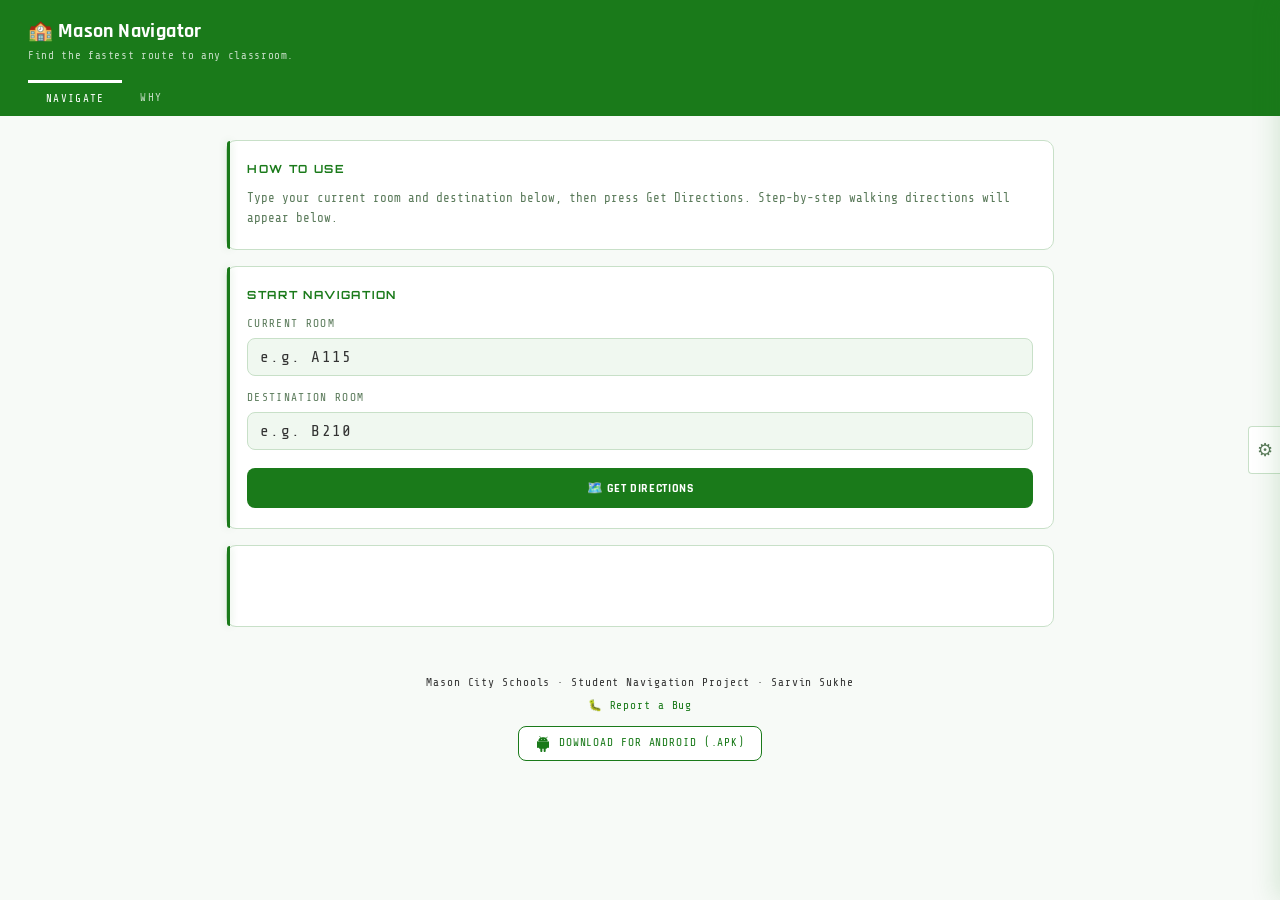
==== index.html @ 49e0fb05 "Fixed width of input box" ====
<!doctype html>
<html lang="en" data-theme="mason">
  <head>
    <meta charset="UTF-8" />
    <meta name="viewport" content="width=device-width, initial-scale=1.0" />
    <title>Mason Navigator</title>
    <link rel="stylesheet" href="style.css" />
    <link rel="manifest" href="manifest.json" />
    <link rel="icon" type="image/png" href="icons/favicon.ico" />
  </head>
  <body>
    <button class="settings-trigger" id="settingsTrigger" aria-label="Settings">
      ⚙
    </button>
    <div class="settings-overlay" id="settingsOverlay"></div>
    <aside class="settings-sidebar" id="settingsSidebar">
      <div class="settings-sidebar-header">
        <h3>// Themes</h3>
        <button class="settings-close" id="settingsClose">✕</button>
      </div>
      <div class="settings-body">
        <div class="settings-group">
          <label class="group-label">🟢 Mason Comets</label>
          <div class="theme-grid">
            <button class="theme-btn" data-theme="mason">
              <div class="swatch swatch-mason"></div>
              Comets Light
            </button>
            <button class="theme-btn" data-theme="mason-dark">
              <div class="swatch swatch-mason-dark"></div>
              Comets Dark
            </button>
          </div>
        </div>

        <div class="settings-group">
          <label class="group-label">⚡ Console</label>
          <div class="theme-grid">
            <button class="theme-btn" data-theme="cyberpunk">
              <div class="swatch swatch-cyberpunk"></div>
              Cyberpunk
            </button>
            <button class="theme-btn" data-theme="infrared">
              <div class="swatch swatch-infrared"></div>
              Infrared
            </button>
            <button class="theme-btn" data-theme="rogue">
              <div class="swatch swatch-rogue"></div>
              Rogue
            </button>
            <button class="theme-btn" data-theme="void">
              <div class="swatch swatch-void"></div>
              Void
            </button>
          </div>
        </div>

        <div class="settings-group">
          <label class="group-label">🌈 Color</label>
          <div class="theme-grid">
            <button class="theme-btn" data-theme="ember">
              <div class="swatch swatch-ember"></div>
              Ember
            </button>
            <button class="theme-btn" data-theme="gold-rush">
              <div class="swatch swatch-gold-rush"></div>
              Gold Rush
            </button>
            <button class="theme-btn" data-theme="toxic">
              <div class="swatch swatch-toxic"></div>
              Toxic
            </button>
            <button class="theme-btn" data-theme="sakura">
              <div class="swatch swatch-sakura"></div>
              Sakura
            </button>
            <button class="theme-btn" data-theme="ocean">
              <div class="swatch swatch-ocean"></div>
              Ocean
            </button>
            <button class="theme-btn" data-theme="aurora">
              <div class="swatch swatch-aurora"></div>
              Aurora
            </button>
            <button class="theme-btn" data-theme="copper">
              <div class="swatch swatch-copper"></div>
              Copper
            </button>
            <button class="theme-btn" data-theme="midnight">
              <div class="swatch swatch-midnight"></div>
              Midnight
            </button>
          </div>
        </div>

        <div class="settings-group">
          <label class="group-label">☀ Light</label>
          <div class="theme-grid">
            <button class="theme-btn" data-theme="arctic">
              <div class="swatch swatch-arctic"></div>
              Arctic
            </button>
            <button class="theme-btn" data-theme="solar">
              <div class="swatch swatch-solar"></div>
              Solar
            </button>
          </div>
        </div>
      </div>
    </aside>

    <header class="topbar">
      <div class="topbar-top">
        <div>
          <h1>🏫 Mason Navigator</h1>
          <p>Find the fastest route to any classroom.</p>
        </div>
      </div>
      <nav class="navbar">
        <a href="index.html" class="nav-link active">Navigate</a>
        <a href="why.html" class="nav-link">Why</a>
      </nav>
    </header>

    <main class="container">
      <section class="card info-card">
        <h2>How to Use</h2>
        <p>
          Type your current room and destination below, then press Get
          Directions. Step-by-step walking directions will appear below.
        </p>
      </section>

      <section class="card input-card info-card">
        <h2>Start Navigation</h2>
        <label for="start">Current Room</label>
        <input
          id="start"
          list="rooms"
          placeholder="e.g. A115"
          autocomplete="off"
        />
        <label for="end">Destination Room</label>
        <input
          id="end"
          list="rooms"
          placeholder="e.g. B210"
          autocomplete="off"
        />
        <datalist id="rooms"></datalist>
        <button id="goBtn">🗺️ Get Directions</button>
      </section>

      <section class="card directions-card">
        <div id="directions" class="directions-box"></div>
      </section>
    </main>

    <footer class="footer">
      <p>Mason City Schools · Student Navigation Project · Sarvin Sukhe</p>
      <a
        href="https://docs.google.com/forms/d/e/1FAIpQLScU9ZAX9jwBVtQoPmGvyTtTld1GZZsP_Vv1fyH1LrGFXhdXjA/viewform?usp=publish-editor"
        target="_blank"
        rel="noopener noreferrer"
        class="mason-link"
        >🐛 Report a Bug</a
      >
      <div class="footer-download">
        <a
          href="https://drive.google.com/file/d/1elcWMgvGFxbWKgJgfZsJL1RnFXiW6EjQ/view?usp=sharing"
          class="download-btn"
          id="androidDownload"
          target="_blank"
          rel="noopener noreferrer"
        >
          <svg
            xmlns="http://www.w3.org/2000/svg"
            width="16"
            height="16"
            viewBox="0 0 24 24"
          >
            <path
              d="M6 18c0 .55.45 1 1 1h1v3.5c0 .83.67 1.5 1.5 1.5s1.5-.67 1.5-1.5V19h2v3.5c0 .83.67 1.5 1.5 1.5s1.5-.67 1.5-1.5V19h1c.55 0 1-.45 1-1V8H6v10zm11.5-14.85l1.3-1.3c.2-.2.2-.51 0-.71-.2-.2-.51-.2-.71 0l-1.48 1.48A6.95 6.95 0 0 0 12 2c-1.1 0-2.15.23-3.1.63L7.42.15c-.2-.2-.51-.2-.71 0-.2.2-.2.51 0 .71l1.3 1.29C6.45 3.28 5 5.22 5 7.5h14c0-2.28-1.45-4.22-3.5-5.35zM10 6H9V5h1v1zm5 0h-1V5h1v1zm4.5 2C20.33 8 21 8.67 21 9.5v7c0 .83-.67 1.5-1.5 1.5S18 17.33 18 16.5v-7c0-.83.67-1.5 1.5-1.5zm-17 0C3.67 8 3 8.67 3 9.5v7c0 .83.67 1.5 1.5 1.5S6 17.33 6 16.5v-7C6 8.67 5.33 8 4.5 8z"
            />
          </svg>
          Download for Android (.apk)
        </a>
      </div>
    </footer>

    <script src="theme.js"></script>
    <script type="module" src="script.js"></script>
  </body>
</html>
---- style.css ----
/* style.css — Mason Navigator — BLACK/RED CYBERPUNK */
@import url("https://fonts.googleapis.com/css2?family=Rajdhani:wght@400;600;700&family=Share+Tech+Mono&family=Orbitron:wght@700;900&display=swap");

*,
*::before,
*::after {
  box-sizing: border-box;
  margin: 0;
  padding: 0;
}

:root {
  --bg: #080808;
  --bg2: #0e0e0e;
  --card-bg: #111111;
  --accent: #e00000;
  --accent2: #ff2222;
  --accent-glow: rgba(224, 0, 0, 0.35);
  --text: #e8e8e8;
  --text-dim: #888;
  --border: #2a2a2a;
  --green: #00ff88;
  --mono: "Share Tech Mono", monospace;
  --display: "Orbitron", sans-serif;
  --body: "Rajdhani", sans-serif;
  /* Topbar/nav overrides — set per-theme */
  --topbar-bg: #0a0a0a;
  --topbar-title: #ffffff;
  --topbar-sub: var(--text-dim);
  --nav-color: var(--text-dim);
  --nav-hover: #ffffff;
  --nav-active: var(--accent);
  --nav-active-border: var(--accent);
  /* Shape overrides — set per-theme */
  --radius-card: 2px;
  --radius-btn: 1px;
  --radius-input: 1px;
  --card-clip: polygon(0 0, calc(100% - 12px) 0, 100% 12px, 100% 100%, 0 100%);
  --btn-clip: polygon(0 0, calc(100% - 8px) 0, 100% 8px, 100% 100%, 0 100%);
}

/* ── Scan line overlay ──────────────────────────────────────── */
body::before {
  content: "";
  position: fixed;
  inset: 0;
  background: repeating-linear-gradient(
    0deg,
    transparent,
    transparent 2px,
    rgba(0, 0, 0, 0.08) 2px,
    rgba(0, 0, 0, 0.08) 4px
  );
  pointer-events: none;
  z-index: 9999;
}

body {
  background: var(--bg);
  color: var(--text);
  font-family: var(--body);
  font-size: 16px;
  line-height: 1.5;
  min-height: 100vh;
}

/* ── Topbar ──────────────────────────────────────────────────── */
.topbar {
  background: var(--topbar-bg);
  border-bottom: 2px solid var(--accent);
  padding: 16px 28px 0;
  position: relative;
}
.topbar-top {
  display: flex;
  align-items: center;
  justify-content: space-between;
  padding-bottom: 14px;
  flex-wrap: wrap;
  gap: 12px;
}
.topbar h1 {
  font-family: var(--display);
  font-size: 1.25rem;
  font-weight: 900;
  letter-spacing: 0.08em;
  color: var(--topbar-title);
  text-shadow:
    0 0 20px var(--accent-glow),
    0 0 40px var(--accent-glow);
}
.topbar p {
  font-family: var(--mono);
  font-size: 0.68rem;
  color: var(--topbar-sub);
  letter-spacing: 0.06em;
  margin-top: 2px;
}

/* ── Navbar ──────────────────────────────────────────────────── */
.navbar {
  display: flex;
  gap: 0;
  margin-top: 0;
}
.nav-link {
  font-family: var(--mono);
  font-size: 0.68rem;
  letter-spacing: 0.12em;
  text-transform: uppercase;
  color: var(--nav-color);
  text-decoration: none;
  padding: 8px 18px;
  border-top: 2px solid transparent;
  transition:
    color 0.15s,
    border-color 0.15s;
  position: relative;
  top: 2px;
}
.nav-link:hover {
  color: var(--nav-hover);
}
.nav-link.active {
  color: var(--nav-active);
  border-top-color: var(--nav-active-border);
  box-shadow: 0 -4px 12px var(--accent-glow);
}

/* ── Layout ──────────────────────────────────────────────────── */
.container {
  max-width: 860px;
  margin: 0 auto;
  padding: 24px 16px;
  display: grid;
  gap: 16px;
}
@media (min-width: 800px) {
  .container {
    grid-template-columns: 320px 1fr;
  }
}

/* ── Cards ───────────────────────────────────────────────────── */
.card {
  background: var(--card-bg);
  border: 1px solid var(--border);
  border-radius: var(--radius-card);
  padding: 20px;
  position: relative;
  clip-path: var(--card-clip);
}
.card::before {
  content: "";
  position: absolute;
  top: 0;
  left: 0;
  width: 3px;
  height: 100%;
  background: var(--accent);
  box-shadow: 0 0 8px var(--accent-glow);
}
.card h2 {
  font-family: var(--display);
  font-size: 0.7rem;
  letter-spacing: 0.15em;
  text-transform: uppercase;
  color: var(--accent);
  margin-bottom: 12px;
}
.info-card,
.directions-card,
.full-card {
  grid-column: 1 / -1;
}
.info-card p {
  font-family: var(--mono);
  font-size: 0.78rem;
  color: var(--text-dim);
  line-height: 1.6;
}

/* ── Input card ──────────────────────────────────────────────── */
.input-card label {
  display: block;
  font-family: var(--mono);
  font-size: 0.7rem;
  letter-spacing: 0.12em;
  text-transform: uppercase;
  color: var(--text-dim);
  margin: 14px 0 5px;
}
.input-card label:first-of-type {
  margin-top: 0;
}
.input-card input {
  width: 100%;
  padding: 9px 12px;
  background: #0a0a0a;
  border: 1px solid var(--border);
  border-radius: var(--radius-input);
  font-family: var(--mono);
  font-size: 1rem;
  color: #fff;
  outline: none;
  letter-spacing: 0.08em;
  transition:
    border-color 0.15s,
    box-shadow 0.15s;
}
.input-card input:focus {
  border-color: var(--accent);
  box-shadow:
    0 0 0 2px var(--accent-glow),
    inset 0 0 8px rgba(224, 0, 0, 0.05);
}
.input-card input::placeholder {
  color: #333;
}

#goBtn {
  margin-top: 18px;
  width: 100%;
  padding: 12px;
  background: var(--accent);
  color: #fff;
  border: none;
  border-radius: var(--radius-btn);
  font-family: var(--display);
  font-size: 0.78rem;
  font-weight: 700;
  letter-spacing: 0.15em;
  text-transform: uppercase;
  cursor: pointer;
  clip-path: var(--btn-clip);
  transition:
    background 0.15s,
    box-shadow 0.15s;
  position: relative;
  overflow: hidden;
}
#goBtn::after {
  content: "";
  position: absolute;
  inset: 0;
  background: linear-gradient(
    90deg,
    transparent 0%,
    rgba(255, 255, 255, 0.08) 50%,
    transparent 100%
  );
  transform: translateX(-100%);
  transition: transform 0.4s;
}
#goBtn:hover {
  background: var(--accent2);
  box-shadow:
    0 0 20px var(--accent-glow),
    0 0 40px var(--accent-glow);
}
#goBtn:hover::after {
  transform: translateX(100%);
}

/* ── Directions ──────────────────────────────────────────────── */
.directions-card {
  min-height: 0;
}
.directions-box {
  min-height: 40px;
}
.dir-error {
  font-family: var(--mono);
  font-size: 0.82rem;
  color: var(--accent2);
  padding: 12px;
  border: 1px solid var(--accent);
  background: rgba(224, 0, 0, 0.05);
}
.dir-header {
  margin-bottom: 18px;
  padding-bottom: 14px;
  border-bottom: 1px solid var(--border);
  position: relative;
}
.dir-header::after {
  content: "";
  position: absolute;
  bottom: -1px;
  left: 0;
  width: 60px;
  height: 1px;
  background: var(--accent);
  box-shadow: 0 0 6px var(--accent-glow);
}
.dir-title {
  font-family: var(--mono);
  font-size: 0.82rem;
  color: var(--text-dim);
  margin-bottom: 10px;
  letter-spacing: 0.04em;
}
.dir-title strong {
  color: #fff;
}
.dir-badges {
  display: flex;
  gap: 8px;
  flex-wrap: wrap;
}
.badge {
  font-family: var(--mono);
  font-size: 0.68rem;
  letter-spacing: 0.08em;
  padding: 3px 10px;
  border-radius: 1px;
  border: 1px solid;
  text-transform: uppercase;
}
.badge-ok {
  border-color: #00ff88;
  color: #00ff88;
  background: rgba(0, 255, 136, 0.06);
}
.badge-warn {
  border-color: #ffaa00;
  color: #ffaa00;
  background: rgba(255, 170, 0, 0.06);
}
.badge-stair {
  border-color: #aa88ff;
  color: #aa88ff;
  background: rgba(170, 136, 255, 0.06);
}

/* ── Step list ───────────────────────────────────────────────── */
.dir-steps {
  list-style: none;
  padding: 0;
  display: flex;
  flex-direction: column;
  gap: 8px;
}
.dir-step {
  display: flex;
  align-items: flex-start;
  gap: 14px;
  padding: 12px 14px;
  background: #0a0a0a;
  border: 1px solid var(--border);
  border-left: 2px solid #2a2a2a;
  transition: border-color 0.15s;
  animation: stepIn 0.3s ease both;
}
.dir-step:nth-child(1) {
  animation-delay: 0.05s;
  border-left-color: #44aaff;
}
.dir-step:nth-child(2) {
  animation-delay: 0.1s;
}
.dir-step:nth-child(3) {
  animation-delay: 0.15s;
}
.dir-step:nth-child(4) {
  animation-delay: 0.2s;
}
.dir-step:nth-child(5) {
  animation-delay: 0.25s;
}
.dir-step:nth-child(6) {
  animation-delay: 0.3s;
}
.dir-step:nth-child(7) {
  animation-delay: 0.35s;
}
.dir-step:nth-child(8) {
  animation-delay: 0.4s;
}
.dir-step:last-child {
  border-left-color: var(--accent);
}
@keyframes stepIn {
  from {
    opacity: 0;
    transform: translateX(-10px);
  }
  to {
    opacity: 1;
    transform: translateX(0);
  }
}
.dir-step:hover {
  border-color: #3a3a3a;
  background: #0d0d0d;
}
.step-icon {
  font-size: 1.1rem;
  flex-shrink: 0;
  margin-top: 1px;
  width: 24px;
  text-align: center;
}
.step-body {
  flex: 1;
}
.step-main {
  font-family: var(--body);
  font-size: 0.95rem;
  font-weight: 600;
  line-height: 1.4;
  color: var(--text);
}
.step-main strong {
  color: #fff;
  font-weight: 700;
}
.step-sub {
  font-family: var(--mono);
  font-size: 0.68rem;
  color: var(--text-dim);
  margin-top: 3px;
  letter-spacing: 0.06em;
  text-transform: uppercase;
}

/* ── Why page ────────────────────────────────────────────────── */
.why-container {
  max-width: 860px;
  margin: 0 auto;
  padding: 32px 16px;
  display: flex;
  flex-direction: column;
  gap: 20px;
}
.why-hero {
  border: 1px solid var(--border);
  border-left: 3px solid var(--accent);
  background: var(--card-bg);
  padding: 32px 28px;
  position: relative;
  clip-path: var(--card-clip);
}
.why-hero::before {
  content: "PROJECT / CASE STUDY";
  font-family: var(--mono);
  font-size: 0.65rem;
  letter-spacing: 0.2em;
  color: var(--accent);
  display: block;
  margin-bottom: 14px;
}
.why-hero h1 {
  font-family: var(--display);
  font-size: clamp(1.3rem, 4vw, 2rem);
  font-weight: 900;
  letter-spacing: 0.05em;
  color: #fff;
  line-height: 1.2;
  text-shadow: 0 0 30px var(--accent-glow);
  margin-bottom: 10px;
}
.why-hero .byline {
  font-family: var(--mono);
  font-size: 0.75rem;
  color: var(--text-dim);
  letter-spacing: 0.08em;
}
.why-hero .byline span {
  color: var(--accent);
}

.why-grid {
  display: grid;
  grid-template-columns: 1fr;
  gap: 16px;
}
@media (min-width: 640px) {
  .why-grid {
    grid-template-columns: 1fr 1fr;
  }
}

.why-section {
  background: var(--card-bg);
  border: 1px solid var(--border);
  border-left: 2px solid #2a2a2a;
  padding: 20px;
  transition: border-left-color 0.2s;
}
.why-section:hover {
  border-left-color: var(--accent);
}
.why-section h3 {
  font-family: var(--display);
  font-size: 0.68rem;
  letter-spacing: 0.15em;
  text-transform: uppercase;
  color: var(--accent);
  margin-bottom: 10px;
}
.why-section p {
  font-family: var(--body);
  font-size: 0.92rem;
  color: #bbb;
  line-height: 1.65;
  font-weight: 400;
}
.why-section p strong {
  color: #fff;
  font-weight: 700;
}

.why-full {
  background: var(--card-bg);
  border: 1px solid var(--border);
  border-left: 2px solid #2a2a2a;
  padding: 20px;
  transition: border-left-color 0.2s;
}
.why-full:hover {
  border-left-color: var(--accent);
}
.why-full h3 {
  font-family: var(--display);
  font-size: 0.68rem;
  letter-spacing: 0.15em;
  text-transform: uppercase;
  color: var(--accent);
  margin-bottom: 10px;
}
.why-full p {
  font-family: var(--body);
  font-size: 0.92rem;
  color: #bbb;
  line-height: 1.65;
}
.why-full p strong {
  color: #fff;
  font-weight: 700;
}

.why-stat-row {
  display: grid;
  grid-template-columns: repeat(3, 1fr);
  gap: 12px;
}
@media (max-width: 500px) {
  .why-stat-row {
    grid-template-columns: 1fr 1fr;
  }
}
.why-stat {
  background: #0a0a0a;
  border: 1px solid var(--border);
  padding: 16px;
  text-align: center;
}
.why-stat .num {
  font-family: var(--display);
  font-size: 1.5rem;
  font-weight: 900;
  color: var(--accent);
  text-shadow: 0 0 16px var(--accent-glow);
  display: block;
}
.why-stat .label {
  font-family: var(--mono);
  font-size: 0.65rem;
  letter-spacing: 0.1em;
  color: var(--text-dim);
  text-transform: uppercase;
  margin-top: 4px;
  display: block;
}

/* ── Experimental page ───────────────────────────────────────── */
.exp-container {
  max-width: 1000px;
  margin: 0 auto;
  padding: 24px 16px;
  display: flex;
  flex-direction: column;
  gap: 16px;
}
.disclaimer-bar {
  background: rgba(255, 170, 0, 0.08);
  border: 1px solid #ffaa00;
  border-left: 3px solid #ffaa00;
  padding: 12px 16px;
  display: flex;
  align-items: flex-start;
  gap: 12px;
}
.disclaimer-bar .icon {
  font-size: 1.1rem;
  flex-shrink: 0;
}
.disclaimer-bar p {
  font-family: var(--mono);
  font-size: 0.75rem;
  color: #ffaa00;
  line-height: 1.5;
  letter-spacing: 0.03em;
}
.exp-input-row {
  display: grid;
  grid-template-columns: 1fr 1fr auto;
  gap: 10px;
  align-items: end;
}
@media (max-width: 560px) {
  .exp-input-row {
    grid-template-columns: 1fr;
  }
}
.exp-label {
  font-family: var(--mono);
  font-size: 0.68rem;
  letter-spacing: 0.12em;
  text-transform: uppercase;
  color: var(--text-dim);
  display: block;
  margin-bottom: 5px;
}
.exp-input {
  width: 100%;
  padding: 9px 12px;
  background: #0a0a0a;
  border: 1px solid var(--border);
  font-family: var(--mono);
  font-size: 0.95rem;
  color: #fff;
  outline: none;
  transition: border-color 0.15s;
}
.exp-input:focus {
  border-color: var(--accent);
}
.exp-btn {
  padding: 10px 20px;
  background: var(--accent);
  color: #fff;
  border: none;
  font-family: var(--display);
  font-size: 0.7rem;
  font-weight: 700;
  letter-spacing: 0.12em;
  text-transform: uppercase;
  cursor: pointer;
  clip-path: polygon(0 0, calc(100% - 6px) 0, 100% 6px, 100% 100%, 0 100%);
  transition:
    background 0.15s,
    box-shadow 0.15s;
  white-space: nowrap;
}
.exp-btn:hover {
  background: var(--accent2);
  box-shadow: 0 0 16px var(--accent-glow);
}

.exp-maps {
  display: flex;
  flex-direction: column;
  gap: 12px;
}
.exp-floor {
  background: var(--card-bg);
  border: 1px solid var(--border);
  padding: 14px;
}
.exp-floor-label {
  font-family: var(--mono);
  font-size: 0.68rem;
  letter-spacing: 0.15em;
  text-transform: uppercase;
  color: var(--accent);
  margin-bottom: 8px;
}
.map-floor-wrapper {
  position: relative;
  width: 100%;
  line-height: 0;
  border: 1px solid var(--border);
  overflow: hidden;
}
.map-image {
  display: block;
  width: 100%;
  height: auto;
  opacity: 0.85;
  filter: invert(1) hue-rotate(160deg) brightness(0.6);
}
.map-canvas {
  position: absolute;
  top: 0;
  left: 0;
  width: 100%;
  height: 100%;
  pointer-events: none;
}

/* ── Footer ─────────────────────────────────────────────────── */
.footer {
  text-align: center;
  padding: 24px 16px;
  font-family: var(--mono);
  font-size: 0.7rem;
  letter-spacing: 0.08em;
  color: #333;
}
.mason-link {
  color: var(--accent);
  text-decoration: none;
  display: inline-block;
  margin-top: 6px;
  transition:
    color 0.15s,
    text-shadow 0.15s;
}
.mason-link:hover {
  color: var(--accent2);
  text-shadow: 0 0 8px var(--accent-glow);
}

/* ══════════════════════════════════════════════════════════════
   THEME SYSTEM
   ══════════════════════════════════════════════════════════════ */

/* ── CYBERPUNK — original black/red with scanlines + sharp corners ── */
[data-theme="cyberpunk"] {
  --bg: #080808;
  --bg2: #0e0e0e;
  --card-bg: #111111;
  --accent: #e00000;
  --accent2: #ff2222;
  --accent-glow: rgba(224, 0, 0, 0.35);
  --text: #e8e8e8;
  --text-dim: #888;
  --border: #2a2a2a;
  --green: #00ff88;
  --topbar-bg: #0a0a0a;
  --topbar-title: #ffffff;
  --topbar-sub: #888;
  --nav-color: #888;
  --nav-hover: #ffffff;
  --nav-active: #e00000;
  --nav-active-border: #e00000;
  --radius-card: 2px;
  --radius-btn: 1px;
  --radius-input: 1px;
  --card-clip: polygon(0 0, calc(100% - 12px) 0, 100% 12px, 100% 100%, 0 100%);
  --btn-clip: polygon(0 0, calc(100% - 8px) 0, 100% 8px, 100% 100%, 0 100%);
}
[data-theme="cyberpunk"] body::before {
  content: "";
  position: fixed;
  inset: 0;
  pointer-events: none;
  z-index: 9999;
  background: repeating-linear-gradient(
    0deg,
    transparent,
    transparent 2px,
    rgba(0, 0, 0, 0.08) 2px,
    rgba(0, 0, 0, 0.08) 4px
  );
}

/* ── MASON DARK — Kelly Green, professional, rounded ── */
[data-theme="mason"] {
  --bg: #f7faf7;
  --bg2: #eef5ee;
  --card-bg: #ffffff;
  --accent: #1a7a1a;
  --accent2: #239c23;
  --accent-glow: rgba(26, 122, 26, 0.2);
  --text: #0d1f0d;
  --text-dim: #5a7a5a;
  --border: #c8e0c8;
  --green: #1a7a1a;
  --topbar-bg: #1a7a1a;
  --topbar-title: #ffffff;
  --topbar-sub: rgba(255, 255, 255, 0.75);
  --nav-color: rgba(255, 255, 255, 0.75);
  --nav-hover: #ffffff;
  --nav-active: #ffffff;
  --nav-active-border: #ffffff;
  --radius-card: 10px;
  --radius-btn: 8px;
  --radius-input: 8px;
  --card-clip: none;
  --btn-clip: none;
}
[data-theme="mason"] body::before {
  display: none;
}
[data-theme="mason"] body {
  background: var(--bg);
}
[data-theme="mason"] .card::before {
  border-radius: 10px 0 0 10px;
}
[data-theme="mason"] #goBtn {
  font-family: var(--body);
  font-weight: 700;
  letter-spacing: 0.05em;
}
[data-theme="mason"] .topbar h1 {
  font-family: var(--body);
  font-weight: 700;
  letter-spacing: 0.02em;
  text-shadow: none;
}
[data-theme="mason"] .input-card input {
  background: #f0f8f0;
  color: #0d1f0d;
  border-color: #c8e0c8;
}
[data-theme="mason"] .dir-step {
  background: #f7faf7;
}
[data-theme="mason"] .settings-sidebar {
  box-shadow: -4px 0 24px rgba(26, 122, 26, 0.15);
}
[data-theme="mason"] .nav-link.active {
  box-shadow: none;
  border-top-width: 3px;
}

/* ── MASON DARK MODE — Kelly Green dark, professional ── */
[data-theme="mason-dark"] {
  --bg: #0d1a0d;
  --bg2: #122012;
  --card-bg: #172917;
  --accent: #3cb83c;
  --accent2: #4fd44f;
  --accent-glow: rgba(60, 184, 60, 0.25);
  --text: #e0f0e0;
  --text-dim: #6a9a6a;
  --border: #1e3a1e;
  --green: #3cb83c;
  --topbar-bg: #0a150a;
  --topbar-title: #e0f0e0;
  --topbar-sub: #6a9a6a;
  --nav-color: #6a9a6a;
  --nav-hover: #e0f0e0;
  --nav-active: #3cb83c;
  --nav-active-border: #3cb83c;
  --radius-card: 10px;
  --radius-btn: 8px;
  --radius-input: 8px;
  --card-clip: none;
  --btn-clip: none;
}
[data-theme="mason-dark"] body::before {
  display: none;
}
[data-theme="mason-dark"] .card::before {
  border-radius: 10px 0 0 10px;
}
[data-theme="mason-dark"] #goBtn {
  font-family: var(--body);
  font-weight: 700;
  letter-spacing: 0.05em;
}
[data-theme="mason-dark"] .topbar h1 {
  font-family: var(--body);
  font-weight: 700;
  letter-spacing: 0.02em;
  text-shadow: none;
}
[data-theme="mason-dark"] .input-card input {
  background: #0f200f;
  color: #e0f0e0;
  border-color: #1e3a1e;
}
[data-theme="mason-dark"] .dir-step {
  background: #0f200f;
}
[data-theme="mason-dark"] .nav-link.active {
  box-shadow: none;
}

/* ── EMBER — orange/black ── */
[data-theme="ember"] {
  --bg: #0c0400;
  --bg2: #160800;
  --card-bg: #1a0c00;
  --accent: #ff6600;
  --accent2: #ff8833;
  --accent-glow: rgba(255, 102, 0, 0.38);
  --text: #fff0dd;
  --text-dim: #996633;
  --border: #331800;
  --green: #88ff44;
  --topbar-bg: #0c0400;
  --topbar-title: #fff0dd;
  --topbar-sub: #996633;
  --nav-color: #996633;
  --nav-hover: #fff0dd;
  --nav-active: #ff6600;
  --nav-active-border: #ff6600;
  --radius-card: 2px;
  --radius-btn: 1px;
  --radius-input: 1px;
  --card-clip: polygon(0 0, calc(100% - 12px) 0, 100% 12px, 100% 100%, 0 100%);
  --btn-clip: polygon(0 0, calc(100% - 8px) 0, 100% 8px, 100% 100%, 0 100%);
}

/* ── VOID — violet/black ── */
[data-theme="void"] {
  --bg: #010005;
  --bg2: #04000f;
  --card-bg: #06001a;
  --accent: #7744ff;
  --accent2: #9966ff;
  --accent-glow: rgba(119, 68, 255, 0.38);
  --text: #ddd0ff;
  --text-dim: #664499;
  --border: #1a0044;
  --green: #44ffcc;
  --topbar-bg: #010005;
  --topbar-title: #ddd0ff;
  --topbar-sub: #664499;
  --nav-color: #664499;
  --nav-hover: #ddd0ff;
  --nav-active: #7744ff;
  --nav-active-border: #7744ff;
  --radius-card: 2px;
  --radius-btn: 1px;
  --radius-input: 1px;
  --card-clip: polygon(0 0, calc(100% - 12px) 0, 100% 12px, 100% 100%, 0 100%);
  --btn-clip: polygon(0 0, calc(100% - 8px) 0, 100% 8px, 100% 100%, 0 100%);
}

/* ── ROGUE — magenta/black ── */
[data-theme="rogue"] {
  --bg: #06000a;
  --bg2: #0c0013;
  --card-bg: #10001a;
  --accent: #ff00cc;
  --accent2: #ff44ee;
  --accent-glow: rgba(255, 0, 204, 0.38);
  --text: #ffd0ff;
  --text-dim: #883399;
  --border: #2d0033;
  --green: #ff00cc;
  --topbar-bg: #06000a;
  --topbar-title: #ffd0ff;
  --topbar-sub: #883399;
  --nav-color: #883399;
  --nav-hover: #ffd0ff;
  --nav-active: #ff00cc;
  --nav-active-border: #ff00cc;
  --radius-card: 2px;
  --radius-btn: 1px;
  --radius-input: 1px;
  --card-clip: polygon(0 0, calc(100% - 12px) 0, 100% 12px, 100% 100%, 0 100%);
  --btn-clip: polygon(0 0, calc(100% - 8px) 0, 100% 8px, 100% 100%, 0 100%);
}

/* ── ARCTIC — clean blue/white ── */
[data-theme="arctic"] {
  --bg: #f0f8ff;
  --bg2: #e4f2ff;
  --card-bg: #ffffff;
  --accent: #0077cc;
  --accent2: #0099ff;
  --accent-glow: rgba(0, 119, 204, 0.2);
  --text: #001833;
  --text-dim: #4477aa;
  --border: #bbddff;
  --green: #0077cc;
  --topbar-bg: #003366;
  --topbar-title: #ffffff;
  --topbar-sub: rgba(255, 255, 255, 0.7);
  --nav-color: rgba(255, 255, 255, 0.7);
  --nav-hover: #ffffff;
  --nav-active: #7dd3ff;
  --nav-active-border: #7dd3ff;
  --radius-card: 8px;
  --radius-btn: 6px;
  --radius-input: 6px;
  --card-clip: none;
  --btn-clip: none;
}
[data-theme="arctic"] body::before {
  display: none;
}
[data-theme="arctic"] body {
  background: var(--bg);
}
[data-theme="arctic"] .input-card input {
  background: #f0f8ff;
  color: #001833;
  border-color: #b0d4ff;
}
[data-theme="arctic"] .dir-step {
  background: #f5fbff;
}
[data-theme="arctic"] .nav-link.active {
  box-shadow: none;
}

/* ── GOLD RUSH — black/gold ── */
[data-theme="gold-rush"] {
  --bg: #080600;
  --bg2: #100c00;
  --card-bg: #161000;
  --accent: #ffcc00;
  --accent2: #ffdd44;
  --accent-glow: rgba(255, 204, 0, 0.35);
  --text: #fff8d0;
  --text-dim: #997700;
  --border: #302000;
  --green: #ffcc00;
  --topbar-bg: #080600;
  --topbar-title: #fff8d0;
  --topbar-sub: #997700;
  --nav-color: #997700;
  --nav-hover: #fff8d0;
  --nav-active: #ffcc00;
  --nav-active-border: #ffcc00;
  --radius-card: 2px;
  --radius-btn: 1px;
  --radius-input: 1px;
  --card-clip: polygon(0 0, calc(100% - 12px) 0, 100% 12px, 100% 100%, 0 100%);
  --btn-clip: polygon(0 0, calc(100% - 8px) 0, 100% 8px, 100% 100%, 0 100%);
}

/* ── TOXIC — acid green ── */
[data-theme="toxic"] {
  --bg: #010800;
  --bg2: #031200;
  --card-bg: #051800;
  --accent: #aaff00;
  --accent2: #ccff33;
  --accent-glow: rgba(170, 255, 0, 0.35);
  --text: #eaffc0;
  --text-dim: #669900;
  --border: #1a3300;
  --green: #aaff00;
  --topbar-bg: #010800;
  --topbar-title: #eaffc0;
  --topbar-sub: #669900;
  --nav-color: #669900;
  --nav-hover: #eaffc0;
  --nav-active: #aaff00;
  --nav-active-border: #aaff00;
  --radius-card: 2px;
  --radius-btn: 1px;
  --radius-input: 1px;
  --card-clip: polygon(0 0, calc(100% - 12px) 0, 100% 12px, 100% 100%, 0 100%);
  --btn-clip: polygon(0 0, calc(100% - 8px) 0, 100% 8px, 100% 100%, 0 100%);
}

/* ── SAKURA — pink/dark ── */
[data-theme="sakura"] {
  --bg: #0e0008;
  --bg2: #1a0010;
  --card-bg: #1f0018;
  --accent: #ff6699;
  --accent2: #ff99bb;
  --accent-glow: rgba(255, 102, 153, 0.35);
  --text: #ffe0ee;
  --text-dim: #995577;
  --border: #330022;
  --green: #ffaacc;
  --topbar-bg: #0e0008;
  --topbar-title: #ffe0ee;
  --topbar-sub: #995577;
  --nav-color: #995577;
  --nav-hover: #ffe0ee;
  --nav-active: #ff6699;
  --nav-active-border: #ff6699;
  --radius-card: 2px;
  --radius-btn: 1px;
  --radius-input: 1px;
  --card-clip: polygon(0 0, calc(100% - 12px) 0, 100% 12px, 100% 100%, 0 100%);
  --btn-clip: polygon(0 0, calc(100% - 8px) 0, 100% 8px, 100% 100%, 0 100%);
}

/* ── OCEAN — teal/navy ── */
[data-theme="ocean"] {
  --bg: #000c12;
  --bg2: #001520;
  --card-bg: #001c2a;
  --accent: #00ccaa;
  --accent2: #00ffdd;
  --accent-glow: rgba(0, 204, 170, 0.32);
  --text: #c0fff5;
  --text-dim: #336677;
  --border: #003344;
  --green: #00ffdd;
  --topbar-bg: #000c12;
  --topbar-title: #c0fff5;
  --topbar-sub: #336677;
  --nav-color: #336677;
  --nav-hover: #c0fff5;
  --nav-active: #00ccaa;
  --nav-active-border: #00ccaa;
  --radius-card: 2px;
  --radius-btn: 1px;
  --radius-input: 1px;
  --card-clip: polygon(0 0, calc(100% - 12px) 0, 100% 12px, 100% 100%, 0 100%);
  --btn-clip: polygon(0 0, calc(100% - 8px) 0, 100% 8px, 100% 100%, 0 100%);
}

/* ── SOLAR — cream/dark header ── */
[data-theme="solar"] {
  --bg: #fffff0;
  --bg2: #fffde0;
  --card-bg: #ffffff;
  --accent: #cc8800;
  --accent2: #ee9900;
  --accent-glow: rgba(200, 136, 0, 0.2);
  --text: #1a1000;
  --text-dim: #886600;
  --border: #e8d080;
  --green: #447700;
  --topbar-bg: #1a1000;
  --topbar-title: #ffcc44;
  --topbar-sub: rgba(255, 204, 68, 0.7);
  --nav-color: rgba(255, 204, 68, 0.7);
  --nav-hover: #ffcc44;
  --nav-active: #ffcc44;
  --nav-active-border: #ffcc44;
  --radius-card: 6px;
  --radius-btn: 4px;
  --radius-input: 6px;
  --card-clip: none;
  --btn-clip: none;
}
[data-theme="solar"] body::before {
  display: none;
}
[data-theme="solar"] body {
  background: var(--bg);
}
[data-theme="solar"] .input-card input {
  background: #fffff4;
  color: #1a1000;
  border-color: #ddc060;
}
[data-theme="solar"] .dir-step {
  background: #fffef5;
}
[data-theme="solar"] .nav-link.active {
  box-shadow: none;
}

/* ── MIDNIGHT — navy blue ── */
[data-theme="midnight"] {
  --bg: #030609;
  --bg2: #060c12;
  --card-bg: #09121c;
  --accent: #4488ff;
  --accent2: #6699ff;
  --accent-glow: rgba(68, 136, 255, 0.32);
  --text: #d0e4ff;
  --text-dim: #445577;
  --border: #0d1f33;
  --green: #44ffcc;
  --topbar-bg: #030609;
  --topbar-title: #d0e4ff;
  --topbar-sub: #445577;
  --nav-color: #445577;
  --nav-hover: #d0e4ff;
  --nav-active: #4488ff;
  --nav-active-border: #4488ff;
  --radius-card: 2px;
  --radius-btn: 1px;
  --radius-input: 1px;
  --card-clip: polygon(0 0, calc(100% - 12px) 0, 100% 12px, 100% 100%, 0 100%);
  --btn-clip: polygon(0 0, calc(100% - 8px) 0, 100% 8px, 100% 100%, 0 100%);
}

/* ── COPPER — warm brown ── */
[data-theme="copper"] {
  --bg: #0a0500;
  --bg2: #140900;
  --card-bg: #1a0e00;
  --accent: #cc7733;
  --accent2: #ff9944;
  --accent-glow: rgba(200, 119, 51, 0.35);
  --text: #ffe8cc;
  --text-dim: #886633;
  --border: #2e1a00;
  --green: #cc7733;
  --topbar-bg: #0a0500;
  --topbar-title: #ffe8cc;
  --topbar-sub: #886633;
  --nav-color: #886633;
  --nav-hover: #ffe8cc;
  --nav-active: #cc7733;
  --nav-active-border: #cc7733;
  --radius-card: 2px;
  --radius-btn: 1px;
  --radius-input: 1px;
  --card-clip: polygon(0 0, calc(100% - 12px) 0, 100% 12px, 100% 100%, 0 100%);
  --btn-clip: polygon(0 0, calc(100% - 8px) 0, 100% 8px, 100% 100%, 0 100%);
}

/* ── INFRARED — deep red ── */
[data-theme="infrared"] {
  --bg: #050000;
  --bg2: #0a0000;
  --card-bg: #100000;
  --accent: #ff1133;
  --accent2: #ff4455;
  --accent-glow: rgba(255, 17, 51, 0.4);
  --text: #ffd8d8;
  --text-dim: #883344;
  --border: #2a0008;
  --green: #ff5566;
  --topbar-bg: #050000;
  --topbar-title: #ffd8d8;
  --topbar-sub: #883344;
  --nav-color: #883344;
  --nav-hover: #ffd8d8;
  --nav-active: #ff1133;
  --nav-active-border: #ff1133;
  --radius-card: 2px;
  --radius-btn: 1px;
  --radius-input: 1px;
  --card-clip: polygon(0 0, calc(100% - 12px) 0, 100% 12px, 100% 100%, 0 100%);
  --btn-clip: polygon(0 0, calc(100% - 8px) 0, 100% 8px, 100% 100%, 0 100%);
}

/* ── AURORA — teal/purple ── */
[data-theme="aurora"] {
  --bg: #020510;
  --bg2: #040a1a;
  --card-bg: #060f22;
  --accent: #00ffcc;
  --accent2: #44ffdd;
  --accent-glow: rgba(0, 255, 204, 0.3);
  --text: #d0fff8;
  --text-dim: #336677;
  --border: #0a2233;
  --green: #00ffcc;
  --topbar-bg: #020510;
  --topbar-title: #d0fff8;
  --topbar-sub: #336677;
  --nav-color: #336677;
  --nav-hover: #d0fff8;
  --nav-active: #00ffcc;
  --nav-active-border: #00ffcc;
  --radius-card: 2px;
  --radius-btn: 1px;
  --radius-input: 1px;
  --card-clip: polygon(0 0, calc(100% - 12px) 0, 100% 12px, 100% 100%, 0 100%);
  --btn-clip: polygon(0 0, calc(100% - 8px) 0, 100% 8px, 100% 100%, 0 100%);
}

/* ══════════════════════════════════════════════════════════════
   SETTINGS SIDEBAR
   ══════════════════════════════════════════════════════════════ */
.settings-trigger {
  position: fixed;
  right: 0;
  top: 50%;
  transform: translateY(-50%);
  background: var(--card-bg);
  border: 1px solid var(--border);
  border-right: none;
  color: var(--text-dim);
  font-size: 1.1rem;
  width: 32px;
  height: 48px;
  cursor: pointer;
  z-index: 1000;
  display: flex;
  align-items: center;
  justify-content: center;
  transition:
    color 0.15s,
    background 0.15s;
  border-radius: 4px 0 0 4px;
}
.settings-trigger:hover {
  color: var(--accent);
  background: var(--bg2);
}

.settings-overlay {
  display: none;
  position: fixed;
  inset: 0;
  background: rgba(0, 0, 0, 0.5);
  z-index: 1001;
}
.settings-overlay.open {
  display: block;
}

.settings-sidebar {
  position: fixed;
  right: -300px;
  top: 0;
  width: 300px;
  height: 100vh;
  background: var(--card-bg);
  border-left: 2px solid var(--accent);
  box-shadow: -8px 0 40px rgba(0, 0, 0, 0.6);
  z-index: 1002;
  display: flex;
  flex-direction: column;
  transition: right 0.25s cubic-bezier(0.4, 0, 0.2, 1);
  overflow-y: auto;
}
.settings-sidebar.open {
  right: 0;
}

.settings-sidebar-header {
  display: flex;
  align-items: center;
  justify-content: space-between;
  padding: 14px 16px;
  border-bottom: 1px solid var(--border);
  flex-shrink: 0;
  background: var(--bg2);
}
.settings-sidebar-header h3 {
  font-family: var(--mono);
  font-size: 0.65rem;
  letter-spacing: 0.16em;
  text-transform: uppercase;
  color: var(--accent);
}
.settings-close {
  background: none;
  border: 1px solid var(--border);
  color: var(--text-dim);
  font-size: 0.85rem;
  cursor: pointer;
  padding: 3px 8px;
  transition:
    color 0.15s,
    border-color 0.15s;
  border-radius: 3px;
}
.settings-close:hover {
  color: var(--accent);
  border-color: var(--accent);
}

.settings-body {
  padding: 14px;
  flex: 1;
}
.settings-group {
  margin-bottom: 18px;
}
.group-label {
  font-family: var(--mono);
  font-size: 0.58rem;
  letter-spacing: 0.15em;
  text-transform: uppercase;
  color: var(--text-dim);
  display: block;
  margin-bottom: 8px;
  padding-bottom: 5px;
  border-bottom: 1px solid var(--border);
}

.theme-grid {
  display: grid;
  grid-template-columns: 1fr 1fr;
  gap: 5px;
}
.theme-btn-wide {
  grid-column: 1/-1;
}

.theme-btn {
  background: var(--bg2);
  border: 1px solid var(--border);
  color: var(--text-dim);
  font-family: var(--mono);
  font-size: 0.63rem;
  letter-spacing: 0.04em;
  padding: 7px 8px;
  cursor: pointer;
  display: flex;
  align-items: center;
  gap: 6px;
  transition:
    border-color 0.12s,
    color 0.12s;
  text-align: left;
  white-space: nowrap;
  border-radius: 3px;
}
.theme-btn:hover {
  border-color: var(--accent);
  color: var(--text);
}
.theme-btn.active {
  border-color: var(--accent);
  color: var(--accent);
  background: var(--bg);
  box-shadow: inset 0 0 6px var(--accent-glow);
}

.swatch {
  width: 11px;
  height: 11px;
  border-radius: 2px;
  flex-shrink: 0;
  border: 1px solid rgba(255, 255, 255, 0.15);
}
.swatch-mason {
  background: linear-gradient(135deg, #1a7a1a 50%, #ffffff 50%);
  border: none;
}
.swatch-mason-dark {
  background: linear-gradient(135deg, #0d1a0d 50%, #3cb83c 50%);
  border: none;
}
.swatch-cyberpunk {
  background: #e00000;
}
.swatch-ember {
  background: #ff6600;
}
.swatch-void {
  background: #7744ff;
}
.swatch-rogue {
  background: #ff00cc;
}
.swatch-arctic {
  background: linear-gradient(135deg, #003366 50%, #7dd3ff 50%);
  border: none;
}
.swatch-gold-rush {
  background: #ffcc00;
  border-color: #666;
}
.swatch-toxic {
  background: #aaff00;
  border-color: #666;
}
.swatch-sakura {
  background: #ff6699;
}
.swatch-ocean {
  background: #00ccaa;
}
.swatch-solar {
  background: linear-gradient(135deg, #1a1000 50%, #ffcc44 50%);
  border: none;
}
.swatch-midnight {
  background: #4488ff;
}
.swatch-copper {
  background: #cc7733;
}
.swatch-infrared {
  background: #ff1133;
}
.swatch-aurora {
  background: linear-gradient(135deg, #00ffcc, #7744ff);
  border: none;
}

/* ── Download button — matches theme ── */
.footer-download {
  margin-top: 12px;
}
.download-btn {
  display: inline-flex;
  align-items: center;
  gap: 8px;
  background: var(--card-bg);
  color: var(--accent);
  border: 1px solid var(--accent);
  font-family: var(--mono);
  font-size: 0.7rem;
  letter-spacing: 0.08em;
  text-transform: uppercase;
  text-decoration: none;
  padding: 8px 16px;
  border-radius: var(--radius-btn, 2px);
  transition:
    background 0.15s,
    box-shadow 0.15s,
    color 0.15s;
}
.download-btn:hover {
  background: var(--accent);
  color: var(--bg);
  box-shadow: 0 0 12px var(--accent-glow);
}
.download-btn svg {
  fill: currentColor;
}
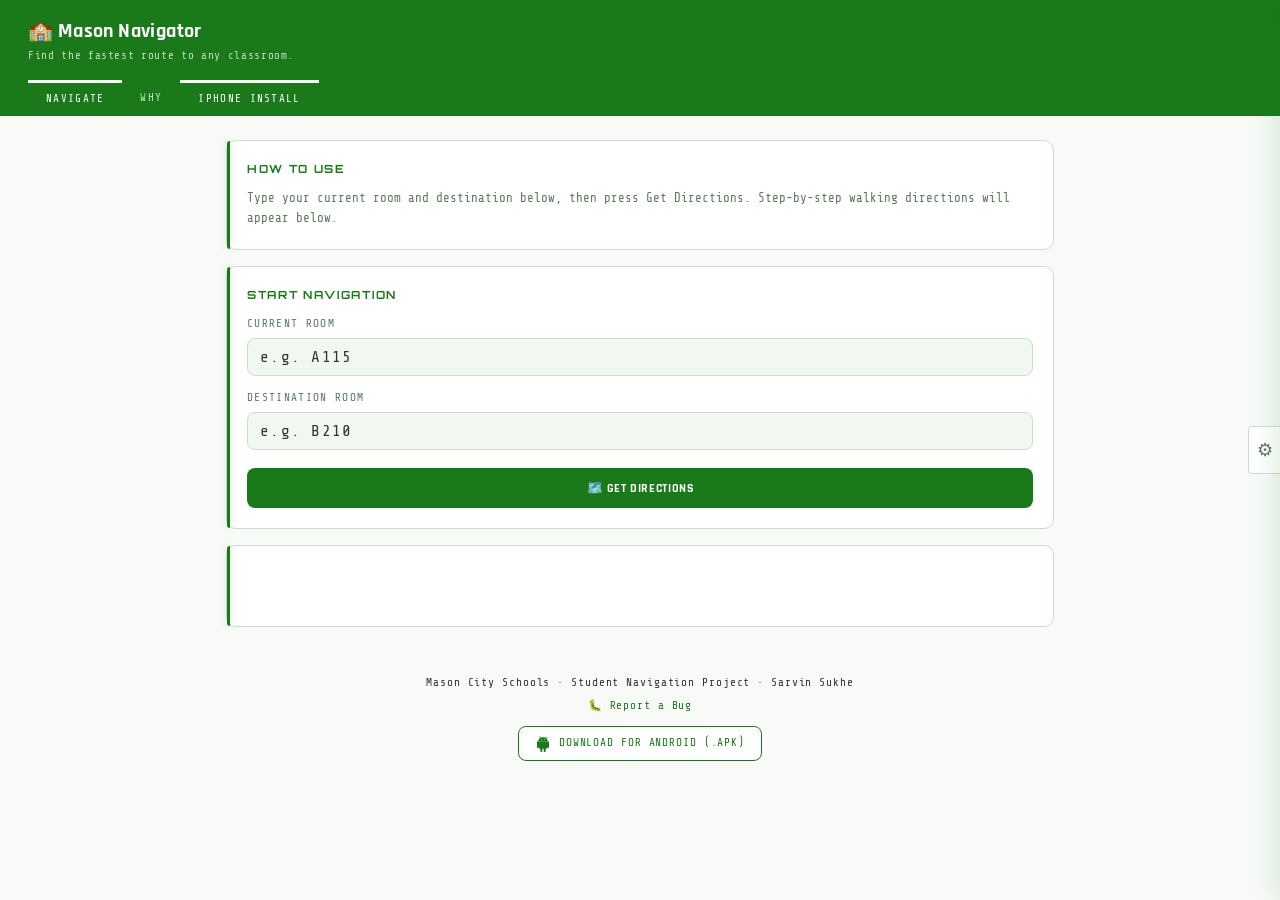
==== commit fccc22c5: "Added IOS install page linking" ====
--- a/index.html
+++ b/index.html
@@ -119,6 +119,7 @@
       <nav class="navbar">
         <a href="index.html" class="nav-link active">Navigate</a>
         <a href="why.html" class="nav-link">Why</a>
+        <a href="ios.html" class="nav-link active">iPhone Install</a>
       </nav>
     </header>
 
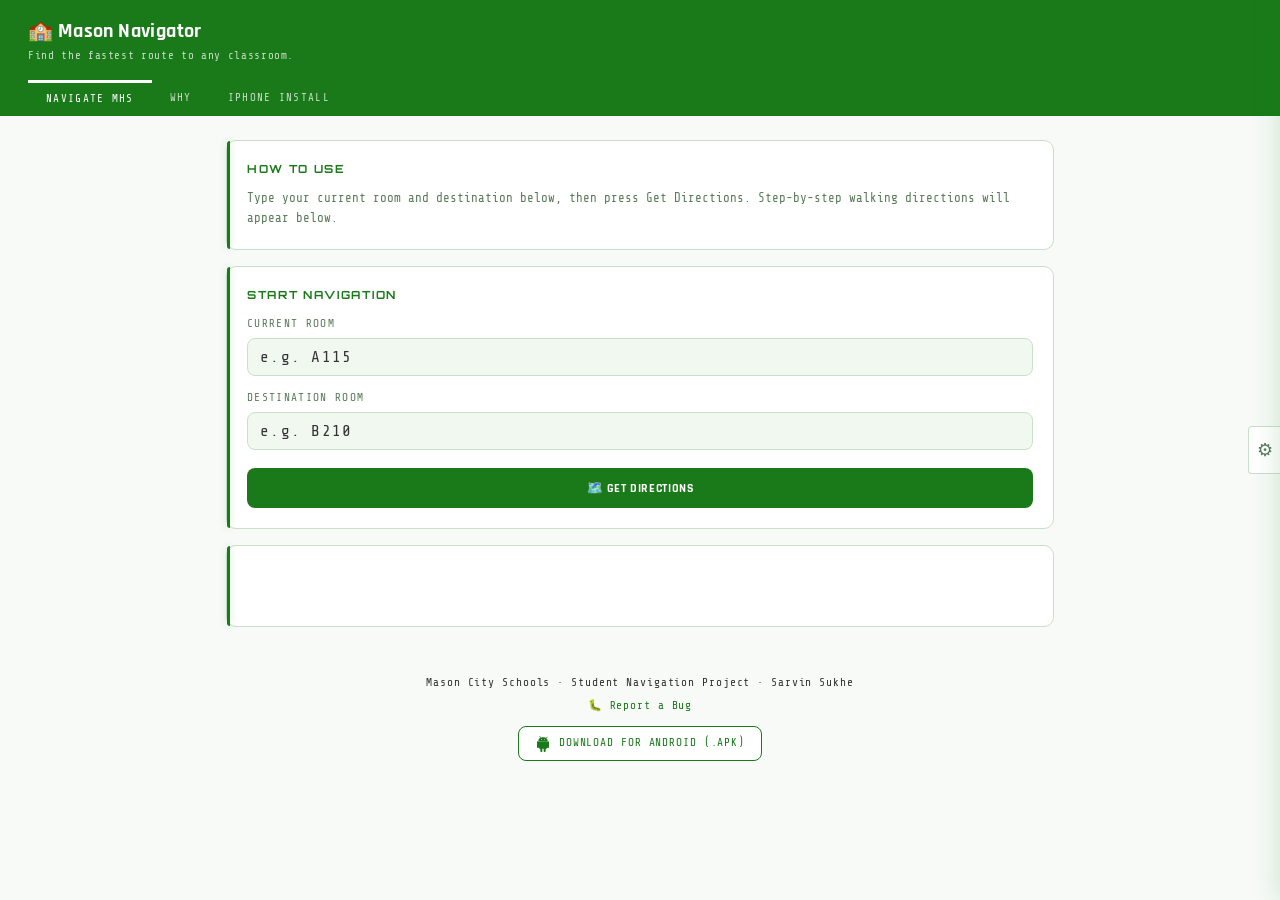
==== commit 3401b3ad: "Updated instruction generator and added missing rooms" ====
--- a/index.html
+++ b/index.html
@@ -117,9 +117,9 @@
         </div>
       </div>
       <nav class="navbar">
-        <a href="index.html" class="nav-link active">Navigate</a>
+        <a href="index.html" class="nav-link active">Navigate MHS</a>
         <a href="why.html" class="nav-link">Why</a>
-        <a href="ios.html" class="nav-link active">iPhone Install</a>
+        <a href="ios.html" class="nav-link">iPhone Install</a>
       </nav>
     </header>
 
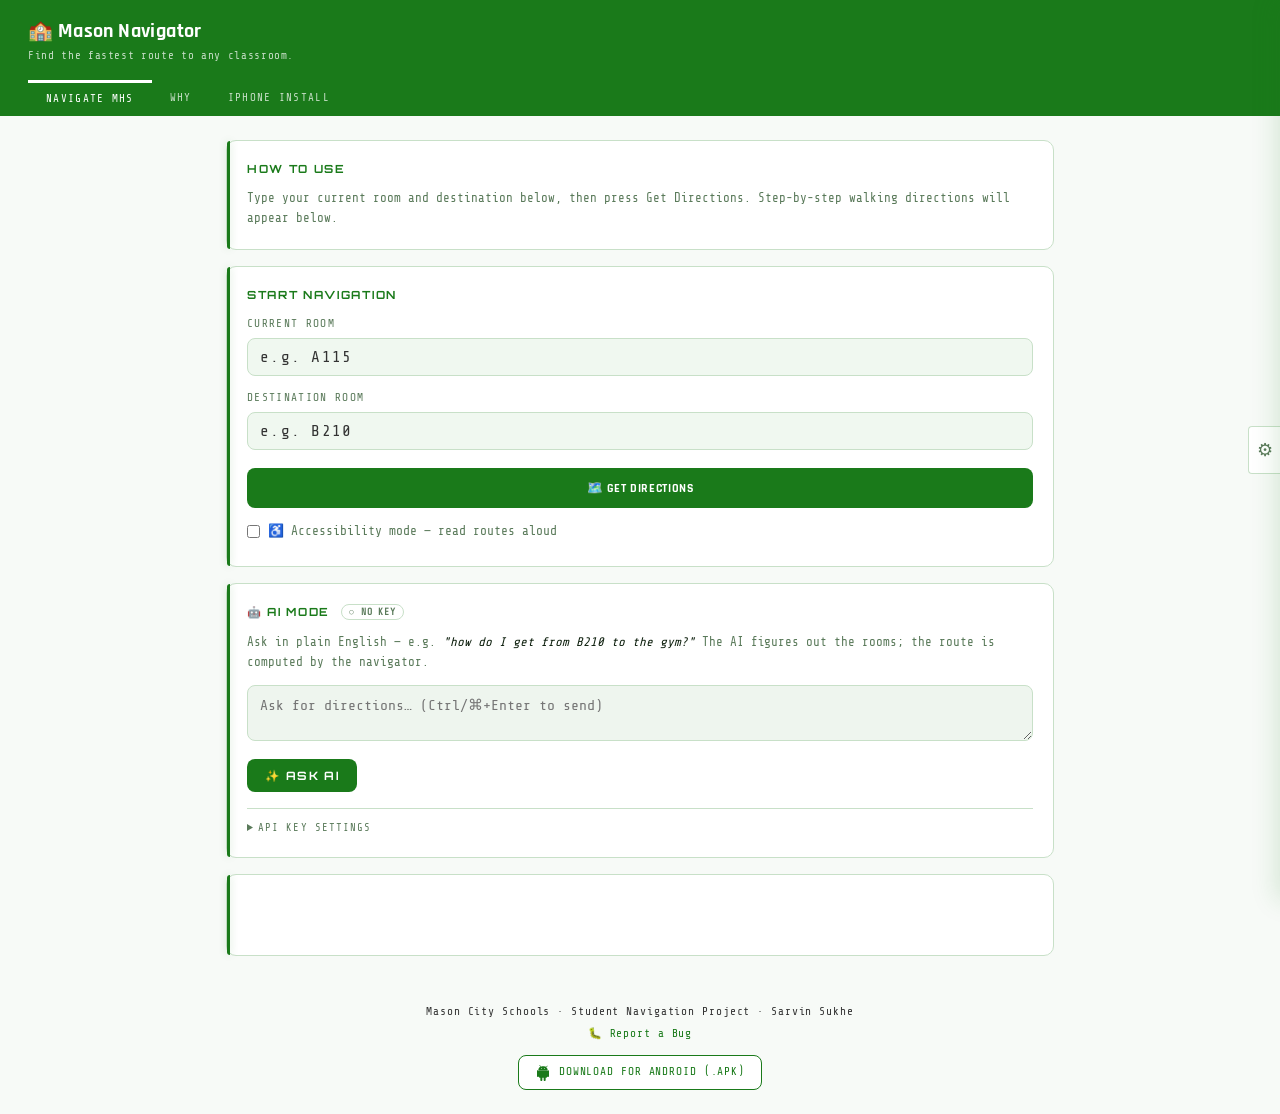
==== commit 5826c919: "Add breadcrumb trail, TTS accessibility, route sharing, and Groq AI mode - Breadcrumb landmark trail" ====
--- a/index.html
+++ b/index.html
@@ -150,6 +150,47 @@
         />
         <datalist id="rooms"></datalist>
         <button id="goBtn">🗺️ Get Directions</button>
+
+        <label class="a11y-row">
+          <input type="checkbox" id="a11yToggle" />
+          <span>♿ Accessibility mode — read routes aloud</span>
+        </label>
+      </section>
+
+      <section class="card ai-card info-card">
+        <h2>🤖 AI Mode <span id="aiStatus" class="ai-status"></span></h2>
+        <p class="ai-hint">
+          Ask in plain English — e.g. <em>"how do I get from B210 to the gym?"</em>
+          The AI figures out the rooms; the route is computed by the navigator.
+        </p>
+        <textarea
+          id="aiQuery"
+          rows="2"
+          placeholder="Ask for directions… (Ctrl/⌘+Enter to send)"
+        ></textarea>
+        <button id="aiAskBtn" type="button">✨ Ask AI</button>
+        <div id="aiResult" class="ai-result"></div>
+
+        <details class="ai-advanced">
+          <summary>API key settings</summary>
+          <label for="aiKey">Groq API key (stored only in this browser)</label>
+          <input
+            id="aiKey"
+            type="password"
+            placeholder="gsk_..."
+            autocomplete="off"
+          />
+          <button id="aiKeySave" type="button">Save key</button>
+          <p class="ai-note">
+            Get a free key at
+            <a
+              href="https://console.groq.com/keys"
+              target="_blank"
+              rel="noopener noreferrer"
+              >console.groq.com/keys</a
+            >. AI mode locks itself automatically when the free quota runs out.
+          </p>
+        </details>
       </section>
 
       <section class="card directions-card">
--- a/style.css
+++ b/style.css
@@ -1499,3 +1499,340 @@
 .download-btn svg {
   fill: currentColor;
 }
+
+/* ══════════════════════════════════════════════════════════════
+   ROUTE EXTRAS — legend, breadcrumb, actions
+   ══════════════════════════════════════════════════════════════ */
+.dir-legend {
+  display: flex;
+  flex-wrap: wrap;
+  gap: 10px;
+  margin: 8px 0 2px;
+}
+.legend-item {
+  display: inline-flex;
+  align-items: center;
+  gap: 5px;
+  font-family: var(--mono);
+  font-size: 0.66rem;
+  letter-spacing: 0.04em;
+  color: var(--text-dim);
+  text-transform: uppercase;
+}
+.legend-dot {
+  width: 11px;
+  height: 11px;
+  border-radius: 3px;
+  display: inline-block;
+  border: 1px solid rgba(128, 128, 128, 0.4);
+}
+
+/* ── Breadcrumb landmark trail ── */
+.dir-breadcrumb {
+  display: flex;
+  flex-wrap: wrap;
+  align-items: center;
+  gap: 4px;
+  margin-top: 12px;
+  padding-top: 10px;
+  border-top: 1px dashed var(--border);
+}
+.crumb {
+  display: inline-flex;
+  align-items: center;
+  gap: 5px;
+  font-family: var(--mono);
+  font-size: 0.66rem;
+  letter-spacing: 0.03em;
+  color: var(--text);
+  background: var(--bg2);
+  border: 1px solid var(--border);
+  border-left: 3px solid var(--crumb, var(--accent));
+  padding: 3px 8px;
+  border-radius: 3px;
+  white-space: nowrap;
+}
+.crumb-icon {
+  font-size: 0.8rem;
+  line-height: 1;
+}
+.crumb-sep {
+  color: var(--text-dim);
+  font-size: 0.8rem;
+  opacity: 0.6;
+}
+
+/* ── Contextual action buttons (read / share) ── */
+.dir-actions {
+  display: flex;
+  flex-wrap: wrap;
+  gap: 8px;
+  margin-top: 14px;
+}
+.dir-action {
+  font-family: var(--mono);
+  font-size: 0.68rem;
+  letter-spacing: 0.06em;
+  text-transform: uppercase;
+  color: var(--accent);
+  background: var(--card-bg);
+  border: 1px solid var(--accent);
+  border-radius: var(--radius-btn, 2px);
+  padding: 6px 12px;
+  cursor: pointer;
+  transition:
+    background 0.15s,
+    color 0.15s,
+    box-shadow 0.15s;
+}
+.dir-action:hover,
+.dir-action.active {
+  background: var(--accent);
+  color: var(--bg);
+  box-shadow: 0 0 12px var(--accent-glow);
+}
+
+/* ── Accessibility toggle row ── */
+.a11y-row {
+  display: flex !important;
+  align-items: center;
+  gap: 8px;
+  margin-top: 14px !important;
+  text-transform: none !important;
+  letter-spacing: normal !important;
+  cursor: pointer;
+  color: var(--text-dim);
+  font-size: 0.8rem !important;
+}
+.a11y-row input {
+  width: auto;
+  accent-color: var(--accent);
+  cursor: pointer;
+}
+
+/* Accessibility mode: stronger, always-visible focus rings */
+body.a11y *:focus-visible {
+  outline: 3px solid var(--accent2);
+  outline-offset: 2px;
+}
+
+/* ══════════════════════════════════════════════════════════════
+   AI MODE PANEL
+   ══════════════════════════════════════════════════════════════ */
+.ai-status {
+  font-family: var(--mono);
+  font-size: 0.6rem;
+  letter-spacing: 0.08em;
+  padding: 2px 7px;
+  border: 1px solid var(--border);
+  border-radius: 10px;
+  color: var(--text-dim);
+  vertical-align: middle;
+  margin-left: 6px;
+}
+.ai-status.ready {
+  color: var(--green);
+  border-color: var(--green);
+}
+.ai-status.locked {
+  color: #ffaa00;
+  border-color: #ffaa00;
+}
+.ai-hint {
+  font-family: var(--mono);
+  font-size: 0.74rem;
+  color: var(--text-dim);
+  line-height: 1.5;
+  margin-bottom: 12px;
+}
+.ai-hint em {
+  color: var(--text);
+  font-style: italic;
+}
+.ai-card textarea {
+  width: 100%;
+  padding: 10px 12px;
+  background: #0a0a0a;
+  border: 1px solid var(--border);
+  border-radius: var(--radius-input);
+  font-family: var(--mono);
+  font-size: 0.92rem;
+  color: #fff;
+  outline: none;
+  resize: vertical;
+  transition:
+    border-color 0.15s,
+    box-shadow 0.15s;
+}
+.ai-card textarea:focus {
+  border-color: var(--accent);
+  box-shadow: 0 0 0 2px var(--accent-glow);
+}
+[data-theme="mason"] .ai-card textarea,
+[data-theme="mason-dark"] .ai-card textarea,
+[data-theme="arctic"] .ai-card textarea,
+[data-theme="solar"] .ai-card textarea {
+  background: var(--bg2);
+  color: var(--text);
+}
+#aiAskBtn {
+  margin-top: 10px;
+  padding: 9px 18px;
+  background: var(--accent);
+  color: #fff;
+  border: none;
+  border-radius: var(--radius-btn);
+  font-family: var(--display);
+  font-size: 0.72rem;
+  font-weight: 700;
+  letter-spacing: 0.12em;
+  text-transform: uppercase;
+  cursor: pointer;
+  clip-path: var(--btn-clip);
+  transition:
+    background 0.15s,
+    box-shadow 0.15s,
+    opacity 0.15s;
+}
+#aiAskBtn:hover:not(:disabled) {
+  background: var(--accent2);
+  box-shadow: 0 0 16px var(--accent-glow);
+}
+#aiAskBtn:disabled {
+  opacity: 0.45;
+  cursor: not-allowed;
+}
+.ai-result {
+  margin-top: 12px;
+  font-family: var(--mono);
+  font-size: 0.78rem;
+  line-height: 1.5;
+  color: var(--text-dim);
+  min-height: 0;
+}
+.ai-result:empty {
+  display: none;
+}
+.ai-result.ok {
+  color: var(--text);
+}
+.ai-result.warn {
+  color: #ffaa00;
+}
+.ai-result.loading {
+  color: var(--accent);
+}
+.ai-result strong {
+  color: var(--text);
+}
+
+.ai-advanced {
+  margin-top: 16px;
+  border-top: 1px solid var(--border);
+  padding-top: 12px;
+}
+.ai-advanced summary {
+  font-family: var(--mono);
+  font-size: 0.66rem;
+  letter-spacing: 0.1em;
+  text-transform: uppercase;
+  color: var(--text-dim);
+  cursor: pointer;
+  outline: none;
+}
+.ai-advanced summary:hover {
+  color: var(--accent);
+}
+.ai-advanced label {
+  display: block;
+  font-family: var(--mono);
+  font-size: 0.66rem;
+  letter-spacing: 0.08em;
+  text-transform: uppercase;
+  color: var(--text-dim);
+  margin: 12px 0 5px;
+}
+.ai-advanced input {
+  width: 100%;
+  padding: 8px 12px;
+  background: #0a0a0a;
+  border: 1px solid var(--border);
+  border-radius: var(--radius-input);
+  font-family: var(--mono);
+  font-size: 0.9rem;
+  color: #fff;
+  outline: none;
+}
+.ai-advanced input:focus {
+  border-color: var(--accent);
+}
+[data-theme="mason"] .ai-advanced input,
+[data-theme="mason-dark"] .ai-advanced input,
+[data-theme="arctic"] .ai-advanced input,
+[data-theme="solar"] .ai-advanced input {
+  background: var(--bg2);
+  color: var(--text);
+}
+#aiKeySave {
+  margin-top: 10px;
+  padding: 7px 14px;
+  background: transparent;
+  color: var(--accent);
+  border: 1px solid var(--accent);
+  border-radius: var(--radius-btn);
+  font-family: var(--mono);
+  font-size: 0.66rem;
+  letter-spacing: 0.08em;
+  text-transform: uppercase;
+  cursor: pointer;
+  transition:
+    background 0.15s,
+    color 0.15s;
+}
+#aiKeySave:hover {
+  background: var(--accent);
+  color: var(--bg);
+}
+.ai-note {
+  font-family: var(--mono);
+  font-size: 0.68rem;
+  color: var(--text-dim);
+  line-height: 1.5;
+  margin-top: 10px;
+}
+.ai-note a {
+  color: var(--accent);
+  text-decoration: none;
+}
+.ai-note a:hover {
+  text-decoration: underline;
+}
+
+/* ── Toast ── */
+.toast {
+  position: fixed;
+  left: 50%;
+  bottom: 24px;
+  transform: translateX(-50%) translateY(20px);
+  background: var(--card-bg);
+  color: var(--text);
+  border: 1px solid var(--accent);
+  border-left: 3px solid var(--accent);
+  padding: 10px 18px;
+  font-family: var(--mono);
+  font-size: 0.78rem;
+  border-radius: var(--radius-btn, 2px);
+  box-shadow: 0 4px 24px rgba(0, 0, 0, 0.5);
+  z-index: 2000;
+  opacity: 0;
+  pointer-events: none;
+  transition:
+    opacity 0.25s,
+    transform 0.25s;
+  max-width: 90vw;
+  word-break: break-all;
+}
+.toast.show {
+  opacity: 1;
+  transform: translateX(-50%) translateY(0);
+}
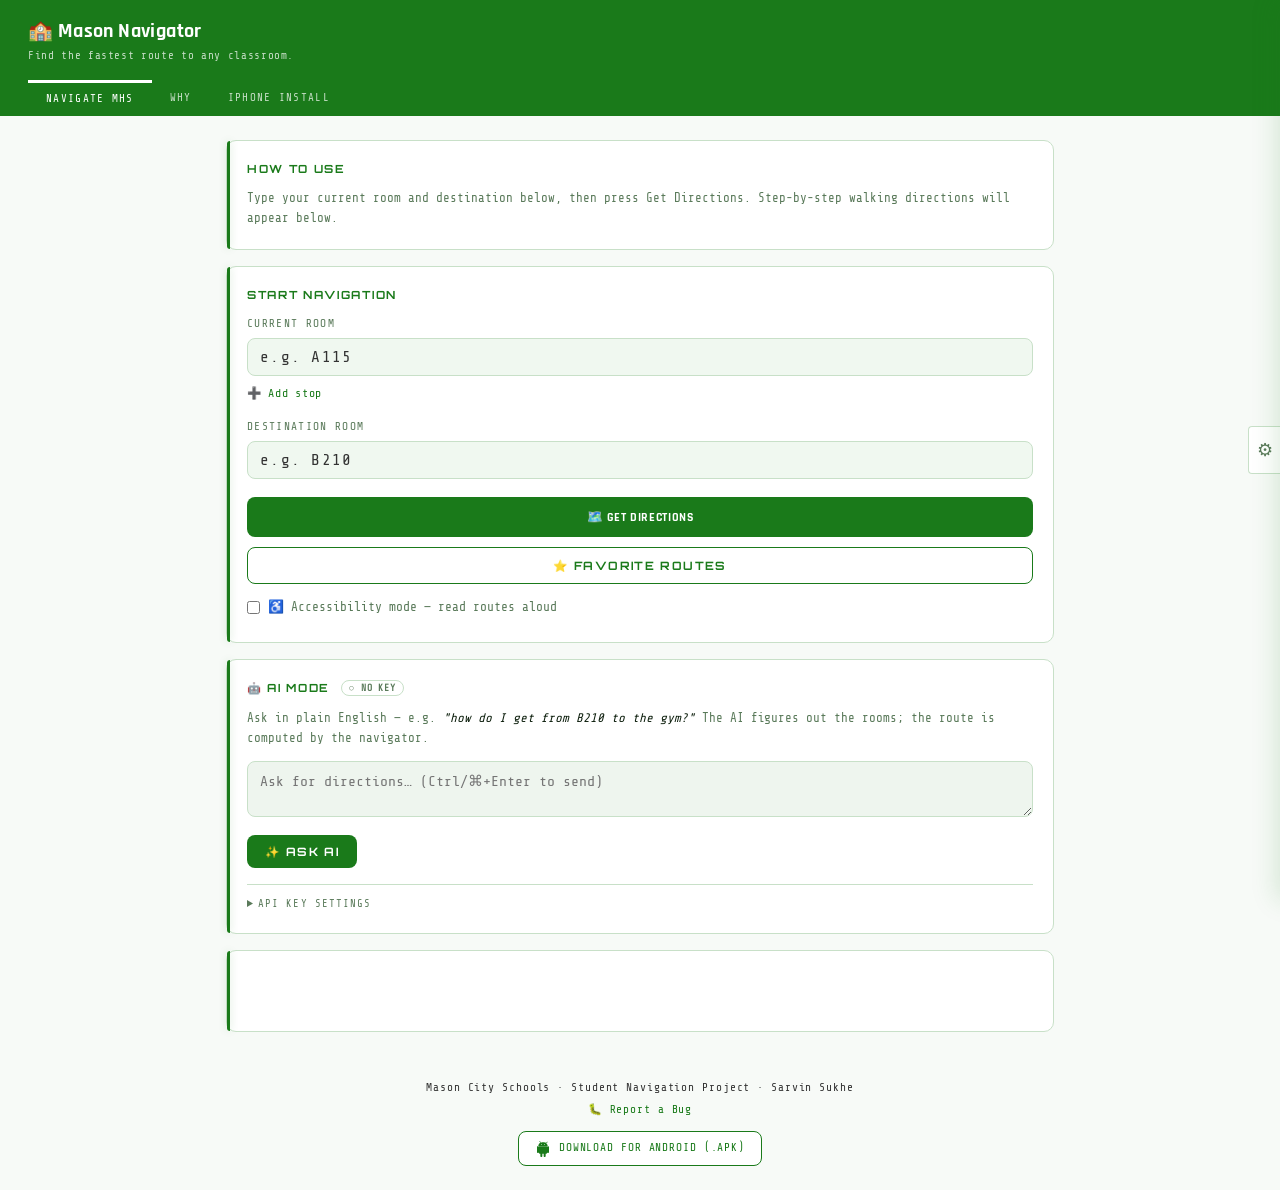
==== commit d08efe31: "Add multi-leg routes, favorites, QR sharing, and optional Firebase backend - Multi-leg routes: add i" ====
--- a/index.html
+++ b/index.html
@@ -141,6 +141,10 @@
           placeholder="e.g. A115"
           autocomplete="off"
         />
+
+        <div id="waypoints" class="wp-wrap"></div>
+        <button id="addStopBtn" type="button" class="link-btn">➕ Add stop</button>
+
         <label for="end">Destination Room</label>
         <input
           id="end"
@@ -150,6 +154,9 @@
         />
         <datalist id="rooms"></datalist>
         <button id="goBtn">🗺️ Get Directions</button>
+        <button id="favBtn" type="button" class="secondary-btn">
+          ⭐ Favorite routes
+        </button>
 
         <label class="a11y-row">
           <input type="checkbox" id="a11yToggle" />
--- a/style.css
+++ b/style.css
@@ -1836,3 +1836,327 @@
   opacity: 1;
   transform: translateX(-50%) translateY(0);
 }
+
+/* ══════════════════════════════════════════════════════════════
+   MULTI-LEG WAYPOINTS + SECONDARY BUTTONS
+   ══════════════════════════════════════════════════════════════ */
+.wp-wrap {
+  display: flex;
+  flex-direction: column;
+  gap: 8px;
+}
+.wp-wrap:not(:empty) {
+  margin-top: 12px;
+}
+.wp-row {
+  display: flex;
+  gap: 8px;
+  align-items: center;
+}
+.wp-input {
+  flex: 1;
+  padding: 9px 12px;
+  background: #0a0a0a;
+  border: 1px solid var(--border);
+  border-left: 3px solid var(--accent);
+  border-radius: var(--radius-input);
+  font-family: var(--mono);
+  font-size: 0.95rem;
+  color: #fff;
+  outline: none;
+  letter-spacing: 0.08em;
+}
+.wp-input:focus {
+  border-color: var(--accent);
+  box-shadow: 0 0 0 2px var(--accent-glow);
+}
+[data-theme="mason"] .wp-input,
+[data-theme="mason-dark"] .wp-input,
+[data-theme="arctic"] .wp-input,
+[data-theme="solar"] .wp-input {
+  background: var(--bg2);
+  color: var(--text);
+}
+.wp-remove {
+  flex-shrink: 0;
+  width: 34px;
+  height: 34px;
+  background: transparent;
+  border: 1px solid var(--border);
+  color: var(--text-dim);
+  border-radius: var(--radius-btn, 2px);
+  cursor: pointer;
+  transition:
+    color 0.15s,
+    border-color 0.15s;
+}
+.wp-remove:hover {
+  color: var(--accent2);
+  border-color: var(--accent2);
+}
+.link-btn {
+  margin-top: 8px;
+  background: none;
+  border: none;
+  color: var(--accent);
+  font-family: var(--mono);
+  font-size: 0.72rem;
+  letter-spacing: 0.06em;
+  cursor: pointer;
+  padding: 2px 0;
+}
+.link-btn:hover {
+  text-decoration: underline;
+}
+.secondary-btn {
+  margin-top: 10px;
+  width: 100%;
+  padding: 10px;
+  background: transparent;
+  color: var(--accent);
+  border: 1px solid var(--accent);
+  border-radius: var(--radius-btn);
+  font-family: var(--display);
+  font-size: 0.72rem;
+  font-weight: 700;
+  letter-spacing: 0.12em;
+  text-transform: uppercase;
+  cursor: pointer;
+  clip-path: var(--btn-clip);
+  transition:
+    background 0.15s,
+    color 0.15s,
+    box-shadow 0.15s;
+}
+.secondary-btn:hover {
+  background: var(--accent);
+  color: var(--bg);
+  box-shadow: 0 0 14px var(--accent-glow);
+}
+
+/* ══════════════════════════════════════════════════════════════
+   MODALS (favorites + share)
+   ══════════════════════════════════════════════════════════════ */
+.app-modal {
+  display: none;
+  position: fixed;
+  inset: 0;
+  background: rgba(0, 0, 0, 0.6);
+  z-index: 1500;
+  padding: 20px;
+  overflow-y: auto;
+}
+.app-modal.open {
+  display: flex;
+  align-items: flex-start;
+  justify-content: center;
+}
+.app-modal-card {
+  background: var(--card-bg);
+  border: 1px solid var(--accent);
+  border-radius: var(--radius-card, 4px);
+  width: 100%;
+  max-width: 540px;
+  margin: auto;
+  box-shadow: 0 12px 48px rgba(0, 0, 0, 0.6);
+  clip-path: var(--card-clip);
+}
+.modal-head {
+  display: flex;
+  align-items: center;
+  justify-content: space-between;
+  padding: 14px 18px;
+  border-bottom: 1px solid var(--border);
+  background: var(--bg2);
+}
+.modal-head h3 {
+  font-family: var(--display);
+  font-size: 0.85rem;
+  letter-spacing: 0.08em;
+  color: var(--accent);
+  text-transform: uppercase;
+}
+.modal-close {
+  background: none;
+  border: 1px solid var(--border);
+  color: var(--text-dim);
+  cursor: pointer;
+  padding: 3px 9px;
+  border-radius: 3px;
+  font-size: 0.85rem;
+}
+.modal-close:hover {
+  color: var(--accent);
+  border-color: var(--accent);
+}
+.modal-body {
+  padding: 18px;
+}
+.modal-sub {
+  font-family: var(--mono);
+  font-size: 0.74rem;
+  color: var(--text-dim);
+  line-height: 1.5;
+  margin-bottom: 14px;
+}
+.modal-label {
+  display: block;
+  font-family: var(--mono);
+  font-size: 0.66rem;
+  letter-spacing: 0.1em;
+  text-transform: uppercase;
+  color: var(--text-dim);
+  margin: 14px 0 6px;
+}
+.modal-note {
+  font-family: var(--mono);
+  font-size: 0.68rem;
+  color: var(--text-dim);
+  margin-top: 10px;
+  line-height: 1.45;
+}
+
+/* ── Favorites list ── */
+.fav-list {
+  display: flex;
+  flex-direction: column;
+  gap: 8px;
+}
+.fav-slot {
+  display: flex;
+  align-items: center;
+  gap: 6px;
+  padding: 6px;
+  background: #0a0a0a;
+  border: 1px solid var(--border);
+  border-radius: var(--radius-input, 2px);
+}
+[data-theme="mason"] .fav-slot,
+[data-theme="mason-dark"] .fav-slot,
+[data-theme="arctic"] .fav-slot,
+[data-theme="solar"] .fav-slot {
+  background: var(--bg2);
+}
+.fav-slot.hot {
+  border-color: var(--accent);
+  box-shadow: inset 0 0 8px var(--accent-glow);
+}
+.fav-num {
+  flex-shrink: 0;
+  width: 20px;
+  text-align: center;
+  font-family: var(--mono);
+  font-size: 0.7rem;
+  color: var(--text-dim);
+}
+.fav-slot input {
+  background: var(--card-bg);
+  border: 1px solid var(--border);
+  color: var(--text);
+  font-family: var(--mono);
+  font-size: 0.8rem;
+  padding: 6px 8px;
+  border-radius: 2px;
+  outline: none;
+  min-width: 0;
+}
+.fav-slot input:focus {
+  border-color: var(--accent);
+}
+.fav-name {
+  flex: 1.4;
+}
+.fav-start,
+.fav-end {
+  flex: 1;
+  text-transform: uppercase;
+}
+.fav-arrow {
+  color: var(--text-dim);
+  font-size: 0.8rem;
+}
+.fav-extra {
+  font-family: var(--mono);
+  font-size: 0.6rem;
+  color: var(--accent);
+  border: 1px solid var(--accent);
+  border-radius: 8px;
+  padding: 1px 5px;
+}
+.fav-go {
+  flex-shrink: 0;
+  width: 30px;
+  height: 30px;
+  background: var(--accent);
+  color: #fff;
+  border: none;
+  border-radius: 3px;
+  cursor: pointer;
+  font-size: 0.7rem;
+}
+.fav-go:hover {
+  background: var(--accent2);
+}
+.fav-actions {
+  margin-top: 16px;
+  display: flex;
+  justify-content: flex-end;
+}
+.fav-actions .dir-action {
+  font-size: 0.72rem;
+  padding: 9px 18px;
+}
+@media (max-width: 520px) {
+  .fav-slot {
+    flex-wrap: wrap;
+  }
+  .fav-name {
+    flex-basis: 100%;
+  }
+}
+
+/* ── Share modal: QR + URL ── */
+.qr-box {
+  display: flex;
+  align-items: center;
+  justify-content: center;
+  min-height: 180px;
+  padding: 14px;
+  background: #ffffff;
+  border-radius: 6px;
+  margin-bottom: 6px;
+}
+.qr-svg {
+  width: 200px;
+  height: 200px;
+  max-width: 60vw;
+}
+.qr-loading {
+  font-family: var(--mono);
+  font-size: 0.72rem;
+  color: #333;
+  text-align: center;
+}
+.share-url-row {
+  display: flex;
+  gap: 8px;
+  flex-wrap: wrap;
+}
+#shareUrlInput {
+  flex: 1;
+  min-width: 0;
+  padding: 8px 10px;
+  background: #0a0a0a;
+  border: 1px solid var(--border);
+  color: var(--text);
+  font-family: var(--mono);
+  font-size: 0.78rem;
+  border-radius: 2px;
+  outline: none;
+}
+[data-theme="mason"] #shareUrlInput,
+[data-theme="mason-dark"] #shareUrlInput,
+[data-theme="arctic"] #shareUrlInput,
+[data-theme="solar"] #shareUrlInput {
+  background: var(--bg2);
+}
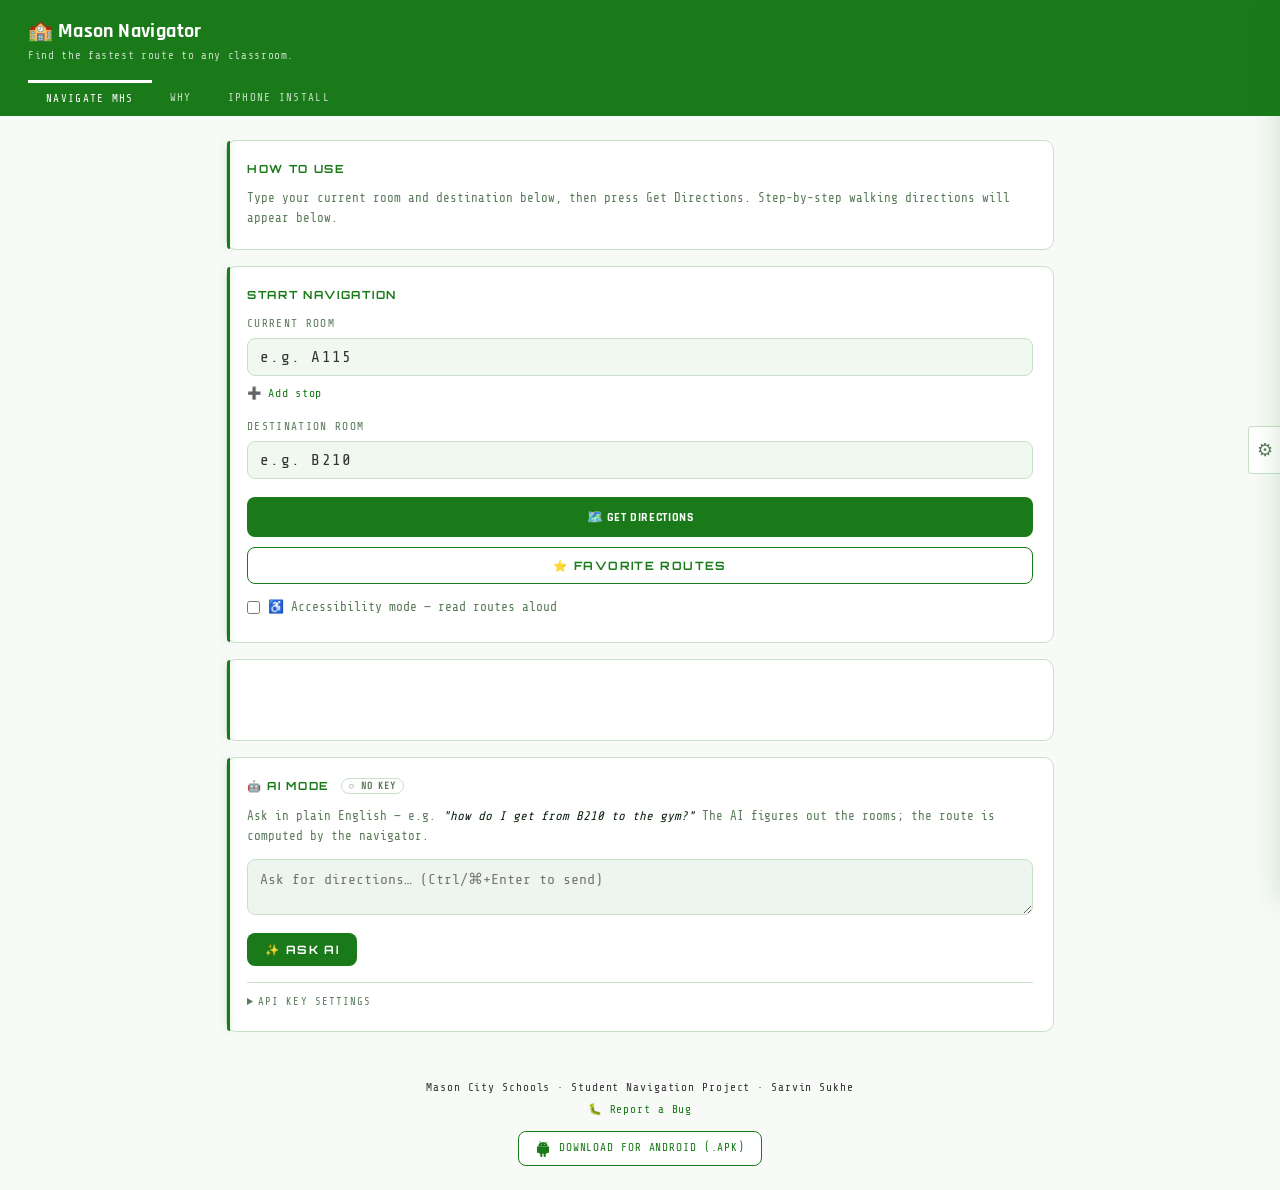
==== commit 2e56805f: "Fix service worker paths for Firebase Hosting, move AI section below route box - sw.js: replace hard" ====
--- a/index.html
+++ b/index.html
@@ -162,6 +162,10 @@
           <input type="checkbox" id="a11yToggle" />
           <span>♿ Accessibility mode — read routes aloud</span>
         </label>
+      </section>
+
+      <section class="card directions-card">
+        <div id="directions" class="directions-box"></div>
       </section>
 
       <section class="card ai-card info-card">
@@ -198,10 +202,6 @@
             >. AI mode locks itself automatically when the free quota runs out.
           </p>
         </details>
-      </section>
-
-      <section class="card directions-card">
-        <div id="directions" class="directions-box"></div>
       </section>
     </main>
 
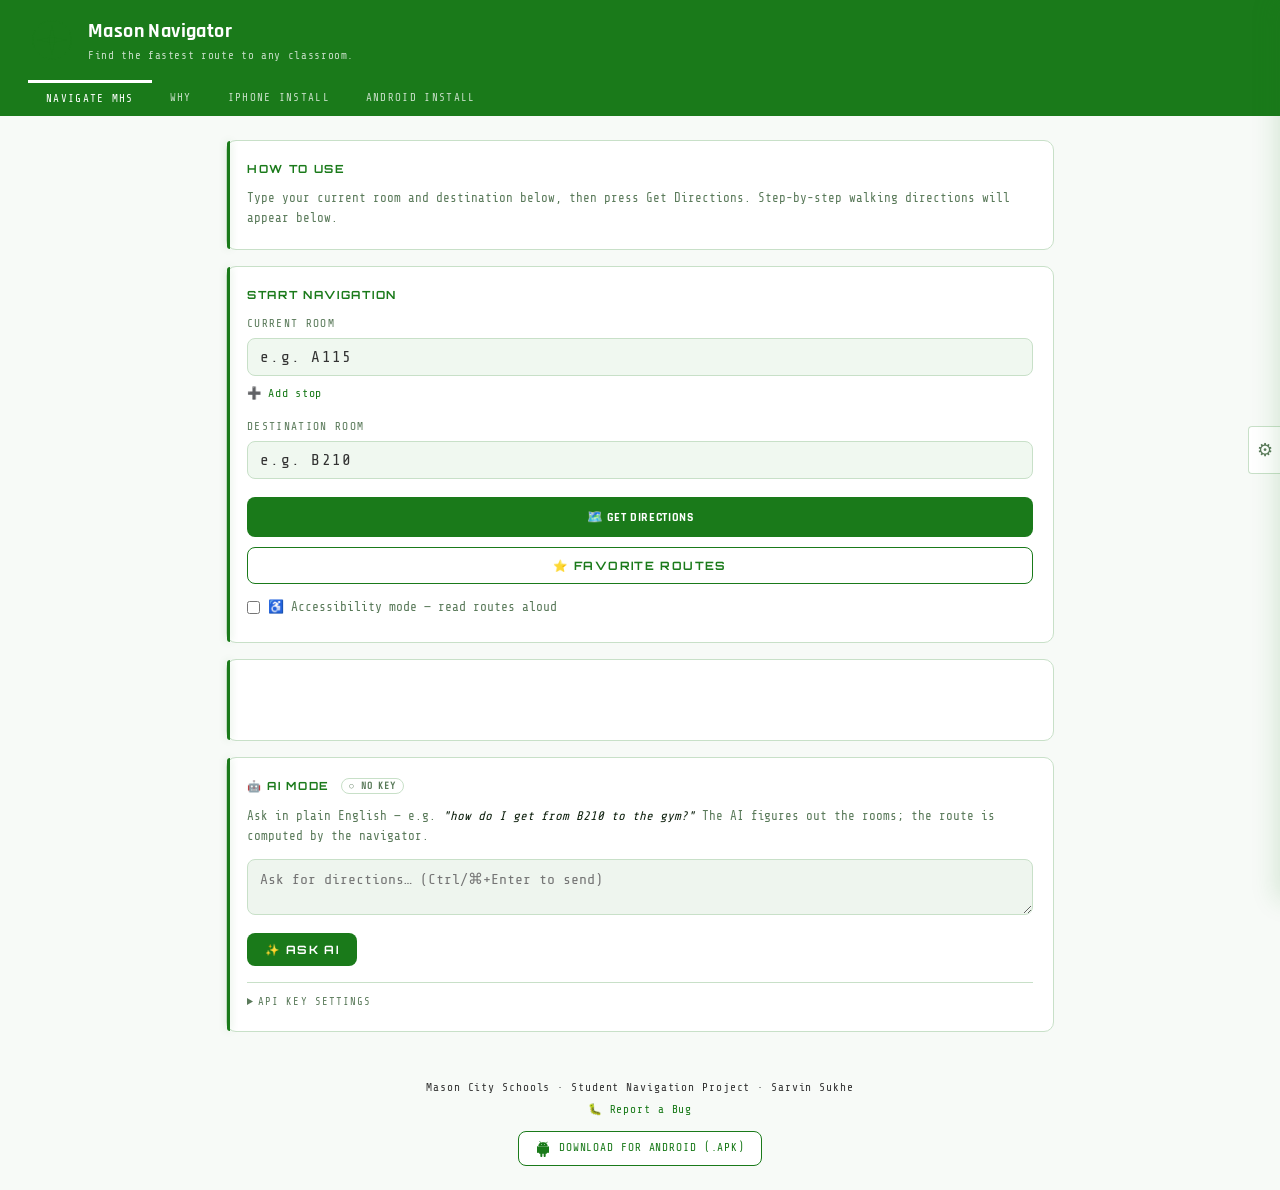
==== commit 862b7d80: "Integrate logo into app header and update all pages with favicon links" ====
--- a/index.html
+++ b/index.html
@@ -6,7 +6,7 @@
     <title>Mason Navigator</title>
     <link rel="stylesheet" href="style.css" />
     <link rel="manifest" href="manifest.json" />
-    <link rel="icon" type="image/png" href="icons/favicon.ico" />
+    <link rel="icon" type="image/svg+xml" href="icons/favicon.svg" />
   </head>
   <body>
     <button class="settings-trigger" id="settingsTrigger" aria-label="Settings">
@@ -111,15 +111,24 @@
 
     <header class="topbar">
       <div class="topbar-top">
-        <div>
-          <h1>🏫 Mason Navigator</h1>
-          <p>Find the fastest route to any classroom.</p>
+        <div class="header-logo">
+          <svg class="logo-icon" viewBox="0 0 100 100" xmlns="http://www.w3.org/2000/svg">
+            <circle cx="50" cy="50" r="40" fill="currentColor" stroke="currentColor" stroke-width="3" opacity="0.3"/>
+            <circle cx="50" cy="50" r="40" fill="none" stroke="currentColor" stroke-width="3"/>
+            <path d="M50 20 L55 45 L80 50 L55 55 L50 80 L45 55 L20 50 L45 45 Z" fill="currentColor"/>
+            <circle cx="50" cy="50" r="6" fill="currentColor"/>
+          </svg>
+          <div>
+            <h1>Mason Navigator</h1>
+            <p>Find the fastest route to any classroom.</p>
+          </div>
         </div>
       </div>
       <nav class="navbar">
         <a href="index.html" class="nav-link active">Navigate MHS</a>
         <a href="why.html" class="nav-link">Why</a>
         <a href="ios.html" class="nav-link">iPhone Install</a>
+        <a href="android.html" class="nav-link">Android Install</a>
       </nav>
     </header>
 
--- a/style.css
+++ b/style.css
@@ -97,6 +97,19 @@
   margin-top: 2px;
 }
 
+/* ── Header Logo ──────────────────────────────────────────────── */
+.header-logo {
+  display: flex;
+  align-items: center;
+  gap: 12px;
+}
+.logo-icon {
+  width: 48px;
+  height: 48px;
+  color: var(--accent);
+  flex-shrink: 0;
+}
+
 /* ── Navbar ──────────────────────────────────────────────────── */
 .navbar {
   display: flex;
